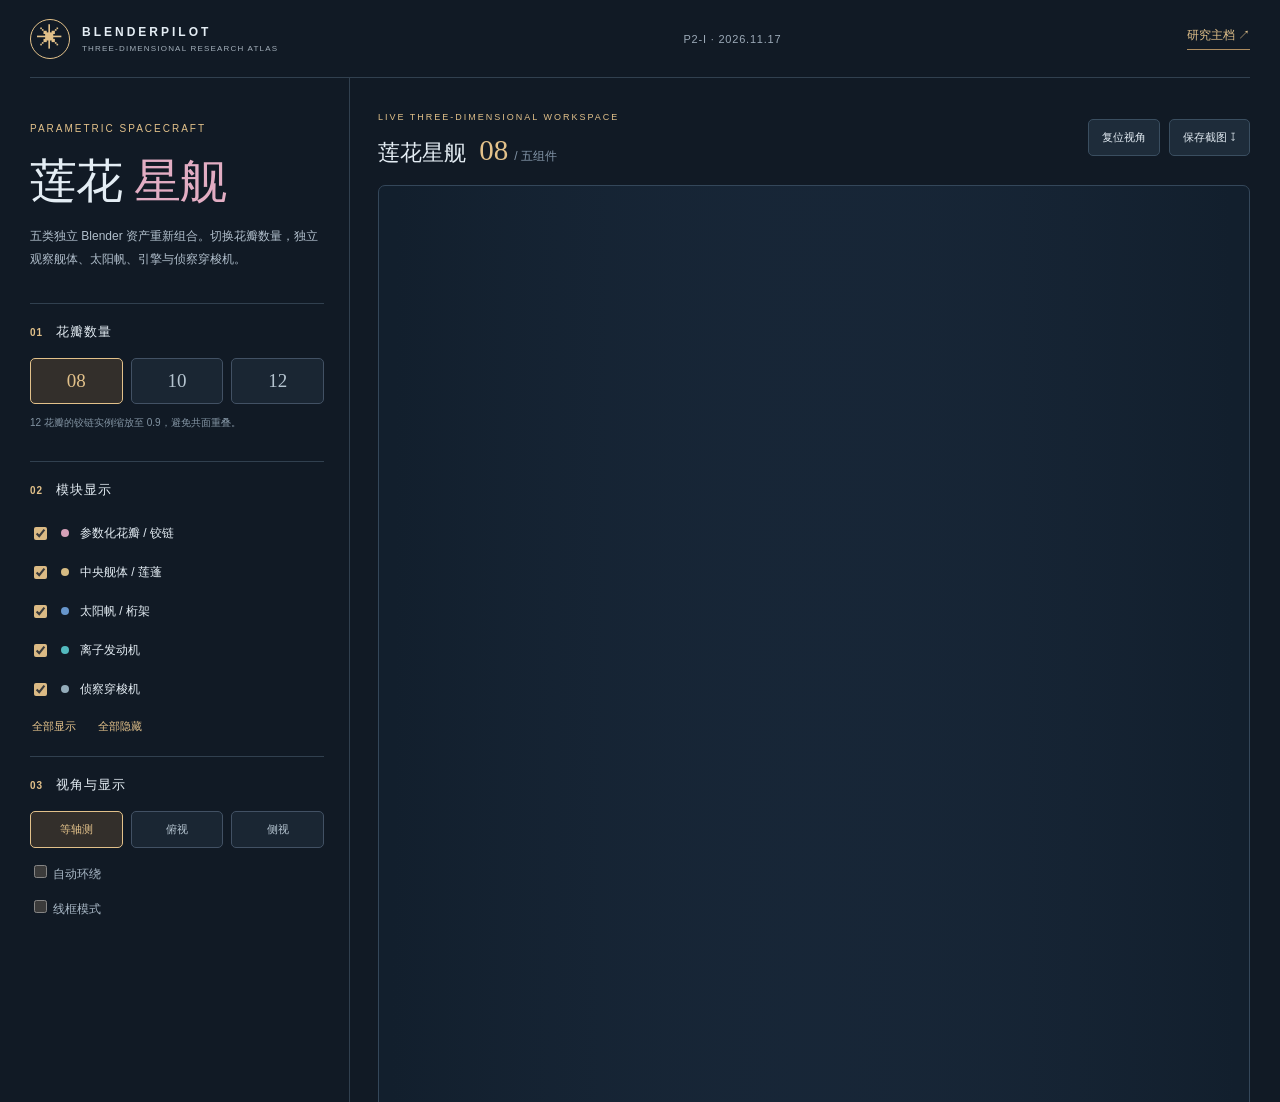
==== index.html @ 103d2f9d "feat: publish BlenderPilot modular lotus starship WebGL viewer" ====
<!DOCTYPE html><html lang="zh-CN"><head><meta charset="utf-8"/><meta name="viewport" content="width=device-width,initial-scale=1"/><meta name="theme-color" content="#111923"/><title>莲花星舰 · BlenderPilot 3D Atlas</title><link rel="stylesheet" href="./styles.css"/><script type="importmap">{"imports":{"three":"./vendor/three.module.js"}}</script><script type="module" src="./main.js"></script></head>
<body><div class="app">
<header><div class="brand"><span class="logo">✳</span><div><b>BLENDERPILOT</b><small>THREE-DIMENSIONAL RESEARCH ATLAS</small></div></div><span class="edition">P2-I · 2026.11.17</span><a href="https://app.notion.com/p/41b34a28189a81a082bcf59a9b051cc3" target="_blank" rel="noreferrer">研究主档 ↗</a></header>
<main><aside><section class="intro"><p class="eyebrow">PARAMETRIC SPACECRAFT</p><h1>莲花 <em>星舰</em></h1><p>五类独立 Blender 资产重新组合。切换花瓣数量，独立观察舰体、太阳帆、引擎与侦察穿梭机。</p></section>
<section><h2><span>01</span> 花瓣数量</h2><div class="variants"><label><input type="radio" name="petals" value="8" checked><span>08</span></label><label><input type="radio" name="petals" value="10"><span>10</span></label><label><input type="radio" name="petals" value="12"><span>12</span></label></div><p class="muted">12 花瓣的铰链实例缩放至 0.9，避免共面重叠。</p></section>
<section><h2><span>02</span> 模块显示</h2><div class="modules">
<label><input type="checkbox" data-module="petals" checked><i style="background:#d6a1b8"></i>参数化花瓣 / 铰链</label>
<label><input type="checkbox" data-module="hull" checked><i style="background:#d6bb83"></i>中央舰体 / 莲蓬</label>
<label><input type="checkbox" data-module="sails" checked><i style="background:#6796cc"></i>太阳帆 / 桁架</label>
<label><input type="checkbox" data-module="engines" checked><i style="background:#53babf"></i>离子发动机</label>
<label><input type="checkbox" data-module="shuttle" checked><i style="background:#94acba"></i>侦察穿梭机</label>
</div><div class="inline"><button id="all-on">全部显示</button><button id="all-off">全部隐藏</button></div></section>
<section><h2><span>03</span> 视角与显示</h2><div class="views"><button data-view="iso" class="selected">等轴测</button><button data-view="top">俯视</button><button data-view="side">侧视</button></div><label class="switch"><input type="checkbox" id="auto-rotate"> 自动环绕</label><label class="switch"><input type="checkbox" id="wireframe"> 线框模式</label></section>
<div class="aside-foot"><div><small>ORIGIN</small><span>Blender 5.3.0</span></div><div><small>ASSET INVENTORY</small><span>42 native meshes</span></div><div><small>MODE</small><span>Local research prototype</span></div></div></aside>
<article><div class="topline"><div><small>LIVE THREE-DIMENSIONAL WORKSPACE</small><h3>莲花星舰 <strong id="stage-count">08</strong> <span>/ 五组件</span></h3></div><div class="actions"><button id="reset-camera">复位视角</button><button id="capture">保存截图 ↧</button></div></div>
<div id="viewport"><div id="loader"><span class="spinner"></span><span id="load-text">正在加载三维资产 …</span></div><p class="hint">拖动旋转 · 滚轮或双指缩放 · 右键平移</p><div id="error" role="alert" hidden></div></div>
<div class="bottomline"><span id="status">正在初始化</span><div><span><small>已显示模块</small><b id="visible-count">—</b></span><span><small>导入 Mesh</small><b id="mesh-count">—</b></span><span><small>三维单位</small><b>m · Blender Z-up</b></span></div></div></article></main>
<footer><span>ⓘ</span><p>这是基于 P2-H 五组件 GLB 的静态交互查看器。8 / 10 / 12 花瓣是离散导出模型，不会在网页中重新计算 Geometry Nodes。静态几何 QA、接口对齐与离散避碰检测不构成实际机械认证。</p></footer></div></body></html>
---- styles.css ----
:root{color-scheme:dark;--bg:#111a25;--line:#31404f;--text:#e4edf4;--muted:#a3afba;--gold:#e2c18a}*{box-sizing:border-box}body{margin:0;background:var(--bg);color:var(--text);font-family:Inter,-apple-system,"Segoe UI","PingFang SC",sans-serif}button,input{font:inherit}button{cursor:pointer;color:inherit}a{color:inherit;text-decoration:none}.app{max-width:1770px;margin:auto;padding:0 30px}header{height:78px;border-bottom:1px solid var(--line);display:flex;align-items:center;gap:26px}header>a{font-size:12px;color:var(--gold);margin-left:auto;border-bottom:1px solid #ad8c60;padding-bottom:5px}.brand{display:flex;align-items:center;gap:12px}.logo{width:40px;height:40px;border:1px solid var(--gold);border-radius:50%;display:grid;place-items:center;color:var(--gold);font-size:26px}.brand b{font-size:12px;letter-spacing:3px;display:block}.brand small{font-size:8px;letter-spacing:1.2px;color:var(--muted);display:block;margin-top:5px}.edition{margin-left:auto;font-size:11px;color:#9caab8;letter-spacing:.8px}main{display:grid;grid-template-columns:320px 1fr;min-height:calc(100vh - 163px)}aside{border-right:1px solid var(--line);padding:35px 25px 22px 0;display:flex;flex-direction:column;gap:20px}.intro{border-top:0}section{border-top:1px solid var(--line);padding-top:19px}aside .intro{padding-top:0}.eyebrow{font-size:10px;color:var(--gold);letter-spacing:2px}.intro h1{font-size:47px;font-weight:450;letter-spacing:-1px;margin:16px 0 12px}.intro h1 em{color:#e2adc3;font-style:normal}.intro>p:last-child{font-size:12px;color:#b0becb;line-height:1.9}h2{font-size:13px;font-weight:550;letter-spacing:1px;margin:0 0 17px}h2 span{font-size:10px;color:var(--gold);padding-right:8px}.variants,.views{display:grid;grid-template-columns:repeat(3,1fr);gap:8px}.variants input{position:absolute;opacity:0}.variants span,.views button{display:block;text-align:center;border:1px solid #425164;padding:11px 3px;background:#1a2633;border-radius:5px;color:#b5c4d0}.variants span{font-family:Georgia,serif;font-size:19px}.variants label:has(input:checked) span,.views .selected{color:var(--gold);border-color:var(--gold);background:#332f2b}.views button{font-size:11px;padding:10px 3px}.muted{color:#8394a3;font-size:10px;line-height:1.7}.modules{display:grid;gap:4px}.modules label{display:flex;align-items:center;gap:11px;cursor:pointer;padding:8px 0;font-size:12px}.modules label:has(input:not(:checked)){opacity:.4}.modules input,.switch input{accent-color:#dbba84}.modules i{display:inline-block;width:8px;height:8px;border-radius:50%}.inline{display:flex;gap:18px;margin-top:10px}.inline button{border:0;background:none;padding:2px;color:var(--gold);font-size:11px}.switch{display:block;margin-top:14px;color:#a9b8c6;font-size:12px}.aside-foot{margin-top:auto;border-top:1px solid var(--line);padding-top:15px}.aside-foot>div{display:flex;justify-content:space-between;padding:5px 0}.aside-foot small{color:#8496a6;letter-spacing:1px;font-size:9px}.aside-foot span{font-size:10px;color:#b4c4d1}article{min-width:0;padding:28px 0 0 28px;display:flex;flex-direction:column}.topline{display:flex;justify-content:space-between;align-items:center;margin-bottom:17px}.topline small{color:var(--gold);letter-spacing:2px;font-size:9px}.topline h3{font-weight:450;font-size:22px;margin:10px 0 0}.topline h3 strong{color:var(--gold);font:29px Georgia,serif;margin-left:7px}.topline h3 span{font-size:12px;color:#8395a8}.actions{display:flex;gap:9px}.actions button{background:#1e2c3a;border:1px solid #3a4e60;border-radius:5px;font-size:11px;padding:10px 13px}#viewport{flex:1;position:relative;min-height:510px;background:radial-gradient(ellipse at center,#304057 0,#1b2b3e 50%,#121f2d 98%);border:1px solid #34475a;border-radius:7px;overflow:hidden}#viewport canvas{display:block;width:100%;height:100%}#loader{position:absolute;inset:0;z-index:3;display:flex;justify-content:center;align-items:center;flex-direction:column;gap:15px;font-size:12px;color:#c6d2dd;background:#1b2934ce}#loader[hidden]{display:none}.spinner{height:26px;width:26px;border:2px solid #647786;border-top-color:var(--gold);border-radius:50%;animation:rotate 1s linear infinite}@keyframes rotate{to{transform:rotate(360deg)}}.hint{position:absolute;bottom:8px;left:15px;font-size:10px;color:#acc0cf;background:#101e2aa9;padding:7px 10px;border-radius:5px;pointer-events:none}#error{position:absolute;top:15px;left:15px;right:15px;z-index:5;padding:15px;background:#4e3134;border:1px solid #c27878;color:#ffe4e4}.bottomline{display:flex;justify-content:space-between;align-items:center;padding:17px 3px;color:#b9c7d1;font-size:11px}.bottomline>div{display:flex;gap:27px}.bottomline>div span{display:grid;gap:5px;text-align:right}.bottomline small{color:#7e90a1;font-size:9px}.bottomline b{font-size:11px;font-weight:500}footer{display:flex;gap:12px;border-top:1px solid var(--line);color:#8194a3;font-size:10px;line-height:1.7;padding:17px 0 28px}footer p{margin:0}footer span{flex-shrink:0}@media(max-width:980px){.app{padding:0 15px}main{grid-template-columns:275px 1fr}article{padding-left:15px}#viewport{min-height:470px}}@media(max-width:700px){header{height:65px}.edition{display:none}.brand small{font-size:7px}.brand b{font-size:11px}.logo{height:33px;width:33px}main{display:flex;flex-direction:column}aside{border:0;padding:22px 0;gap:17px}.intro h1{font-size:34px;margin:8px 0}.intro>p:last-child{margin-bottom:0}.aside-foot{display:none}section{padding-top:14px}.modules{grid-template-columns:1fr 1fr;gap:0 15px}.modules label{font-size:10px}.switch{display:inline-block;margin-right:22px}.views{max-width:400px}article{padding:10px 0}.topline h3{font-size:18px}.actions button{font-size:10px;padding:9px 7px}#viewport{min-height:380px;max-height:66vh}.bottomline{gap:15px;flex-wrap:wrap}.bottomline>div{width:100%;justify-content:space-between;gap:10px}.bottomline>div span{text-align:left}}
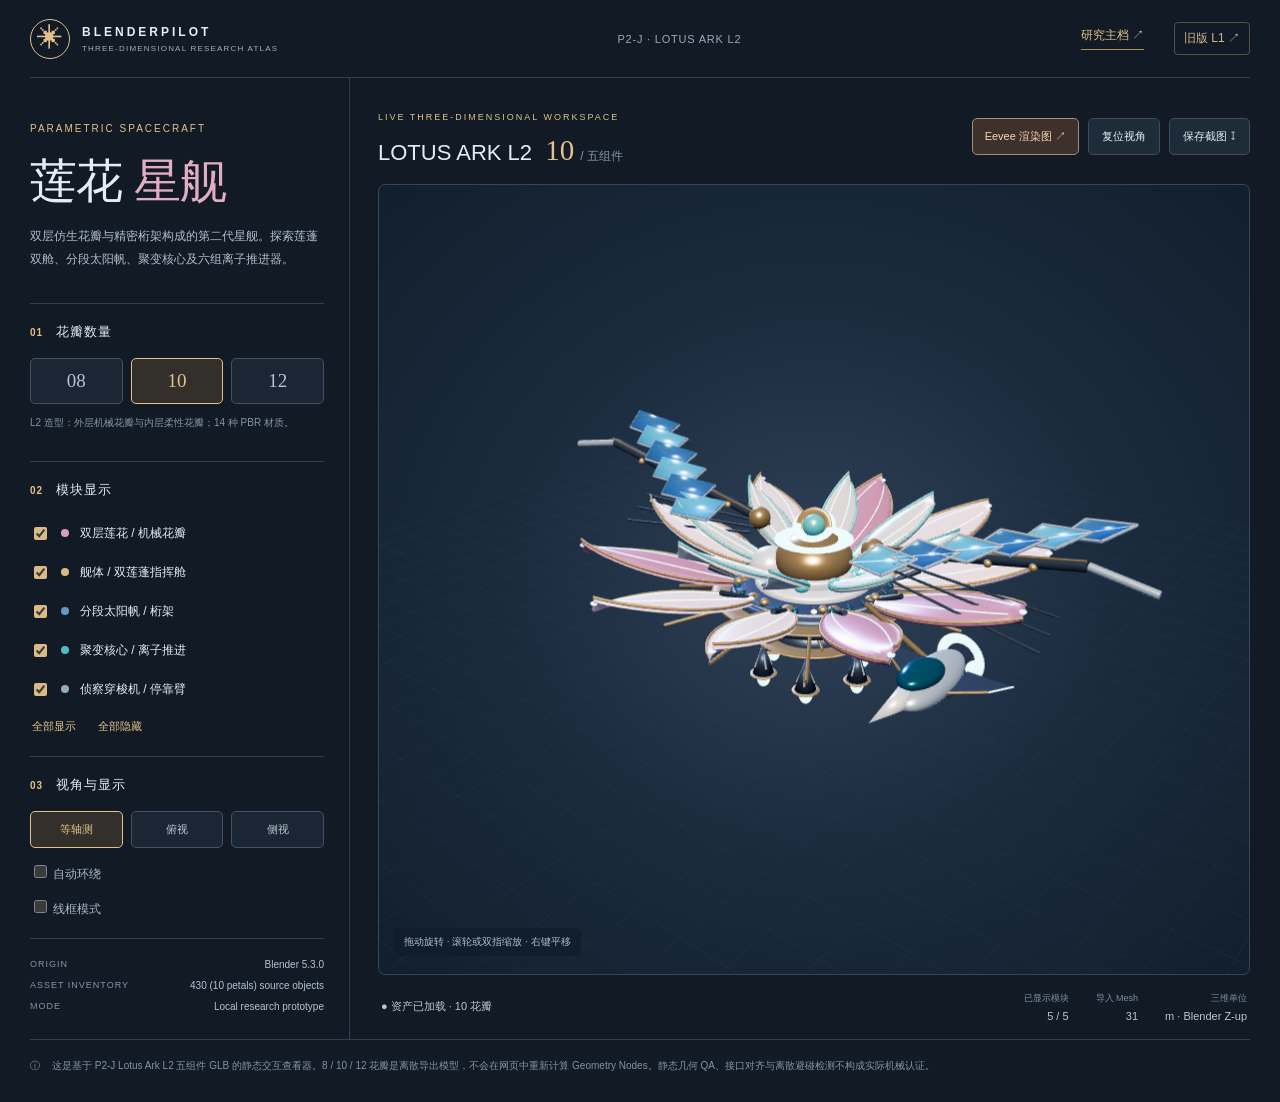
==== commit 6363d737: "feat: upgrade Lotus Ark L2 design and optimize five-part GLBs" ====
--- a/index.html
+++ b/index.html
@@ -1,18 +1,18 @@
-<!DOCTYPE html><html lang="zh-CN"><head><meta charset="utf-8"/><meta name="viewport" content="width=device-width,initial-scale=1"/><meta name="theme-color" content="#111923"/><title>莲花星舰 · BlenderPilot 3D Atlas</title><link rel="stylesheet" href="./styles.css"/><script type="importmap">{"imports":{"three":"./vendor/three.module.js"}}</script><script type="module" src="./main.js"></script></head>
+<!DOCTYPE html><html lang="zh-CN"><head><meta charset="utf-8"/><meta name="viewport" content="width=device-width,initial-scale=1"/><meta name="theme-color" content="#111923"/><title>Lotus Ark L2 · BlenderPilot 3D Atlas</title><link rel="stylesheet" href="./styles.css"/><script type="importmap">{"imports":{"three":"./vendor/three.module.js"}}</script><script type="module" src="./main.js"></script></head>
 <body><div class="app">
-<header><div class="brand"><span class="logo">✳</span><div><b>BLENDERPILOT</b><small>THREE-DIMENSIONAL RESEARCH ATLAS</small></div></div><span class="edition">P2-I · 2026.11.17</span><a href="https://app.notion.com/p/41b34a28189a81a082bcf59a9b051cc3" target="_blank" rel="noreferrer">研究主档 ↗</a></header>
-<main><aside><section class="intro"><p class="eyebrow">PARAMETRIC SPACECRAFT</p><h1>莲花 <em>星舰</em></h1><p>五类独立 Blender 资产重新组合。切换花瓣数量，独立观察舰体、太阳帆、引擎与侦察穿梭机。</p></section>
-<section><h2><span>01</span> 花瓣数量</h2><div class="variants"><label><input type="radio" name="petals" value="8" checked><span>08</span></label><label><input type="radio" name="petals" value="10"><span>10</span></label><label><input type="radio" name="petals" value="12"><span>12</span></label></div><p class="muted">12 花瓣的铰链实例缩放至 0.9，避免共面重叠。</p></section>
+<header><div class="brand"><span class="logo">✳</span><div><b>BLENDERPILOT</b><small>THREE-DIMENSIONAL RESEARCH ATLAS</small></div></div><span class="edition">P2-J · LOTUS ARK L2</span><a href="https://app.notion.com/p/41b34a28189a81a082bcf59a9b051cc3" target="_blank" rel="noreferrer">研究主档 ↗</a><a class="legacy-link" href="./l1/" title="对比旧版星舰 L1">旧版 L1 ↗</a></header>
+<main><aside><section class="intro"><p class="eyebrow">PARAMETRIC SPACECRAFT</p><h1>莲花 <em>星舰</em></h1><p>双层仿生花瓣与精密桁架构成的第二代星舰。探索莲蓬双舱、分段太阳帆、聚变核心及六组离子推进器。</p></section>
+<section><h2><span>01</span> 花瓣数量</h2><div class="variants"><label><input type="radio" name="petals" value="8"><span>08</span></label><label><input type="radio" name="petals" value="10" checked><span>10</span></label><label><input type="radio" name="petals" value="12"><span>12</span></label></div><p class="muted">L2 造型：外层机械花瓣与内层柔性花瓣；14 种 PBR 材质。</p></section>
 <section><h2><span>02</span> 模块显示</h2><div class="modules">
-<label><input type="checkbox" data-module="petals" checked><i style="background:#d6a1b8"></i>参数化花瓣 / 铰链</label>
-<label><input type="checkbox" data-module="hull" checked><i style="background:#d6bb83"></i>中央舰体 / 莲蓬</label>
-<label><input type="checkbox" data-module="sails" checked><i style="background:#6796cc"></i>太阳帆 / 桁架</label>
-<label><input type="checkbox" data-module="engines" checked><i style="background:#53babf"></i>离子发动机</label>
-<label><input type="checkbox" data-module="shuttle" checked><i style="background:#94acba"></i>侦察穿梭机</label>
+<label><input type="checkbox" data-module="petals" checked><i style="background:#d6a1b8"></i>双层莲花 / 机械花瓣</label>
+<label><input type="checkbox" data-module="hull" checked><i style="background:#d6bb83"></i>舰体 / 双莲蓬指挥舱</label>
+<label><input type="checkbox" data-module="sails" checked><i style="background:#6796cc"></i>分段太阳帆 / 桁架</label>
+<label><input type="checkbox" data-module="engines" checked><i style="background:#53babf"></i>聚变核心 / 离子推进</label>
+<label><input type="checkbox" data-module="shuttle" checked><i style="background:#94acba"></i>侦察穿梭机 / 停靠臂</label>
 </div><div class="inline"><button id="all-on">全部显示</button><button id="all-off">全部隐藏</button></div></section>
 <section><h2><span>03</span> 视角与显示</h2><div class="views"><button data-view="iso" class="selected">等轴测</button><button data-view="top">俯视</button><button data-view="side">侧视</button></div><label class="switch"><input type="checkbox" id="auto-rotate"> 自动环绕</label><label class="switch"><input type="checkbox" id="wireframe"> 线框模式</label></section>
-<div class="aside-foot"><div><small>ORIGIN</small><span>Blender 5.3.0</span></div><div><small>ASSET INVENTORY</small><span>42 native meshes</span></div><div><small>MODE</small><span>Local research prototype</span></div></div></aside>
-<article><div class="topline"><div><small>LIVE THREE-DIMENSIONAL WORKSPACE</small><h3>莲花星舰 <strong id="stage-count">08</strong> <span>/ 五组件</span></h3></div><div class="actions"><button id="reset-camera">复位视角</button><button id="capture">保存截图 ↧</button></div></div>
+<div class="aside-foot"><div><small>ORIGIN</small><span>Blender 5.3.0</span></div><div><small>ASSET INVENTORY</small><span>430 (10 petals) source objects</span></div><div><small>MODE</small><span>Local research prototype</span></div></div></aside>
+<article><div class="topline"><div><small>LIVE THREE-DIMENSIONAL WORKSPACE</small><h3>LOTUS ARK L2 <strong id="stage-count">10</strong> <span>/ 五组件</span></h3></div><div class="actions"><a class="render-link" href="./assets/lotus_ark_l2_hero.jpg" target="_blank" rel="noreferrer">Eevee 渲染图 ↗</a><button id="reset-camera">复位视角</button><button id="capture">保存截图 ↧</button></div></div>
 <div id="viewport"><div id="loader"><span class="spinner"></span><span id="load-text">正在加载三维资产 …</span></div><p class="hint">拖动旋转 · 滚轮或双指缩放 · 右键平移</p><div id="error" role="alert" hidden></div></div>
 <div class="bottomline"><span id="status">正在初始化</span><div><span><small>已显示模块</small><b id="visible-count">—</b></span><span><small>导入 Mesh</small><b id="mesh-count">—</b></span><span><small>三维单位</small><b>m · Blender Z-up</b></span></div></div></article></main>
-<footer><span>ⓘ</span><p>这是基于 P2-H 五组件 GLB 的静态交互查看器。8 / 10 / 12 花瓣是离散导出模型，不会在网页中重新计算 Geometry Nodes。静态几何 QA、接口对齐与离散避碰检测不构成实际机械认证。</p></footer></div></body></html>+<footer><span>ⓘ</span><p>这是基于 P2-J Lotus Ark L2 五组件 GLB 的静态交互查看器。8 / 10 / 12 花瓣是离散导出模型，不会在网页中重新计算 Geometry Nodes。静态几何 QA、接口对齐与离散避碰检测不构成实际机械认证。</p></footer></div></body></html>
--- a/styles.css
+++ b/styles.css
@@ -1 +1,4 @@
-:root{color-scheme:dark;--bg:#111a25;--line:#31404f;--text:#e4edf4;--muted:#a3afba;--gold:#e2c18a}*{box-sizing:border-box}body{margin:0;background:var(--bg);color:var(--text);font-family:Inter,-apple-system,"Segoe UI","PingFang SC",sans-serif}button,input{font:inherit}button{cursor:pointer;color:inherit}a{color:inherit;text-decoration:none}.app{max-width:1770px;margin:auto;padding:0 30px}header{height:78px;border-bottom:1px solid var(--line);display:flex;align-items:center;gap:26px}header>a{font-size:12px;color:var(--gold);margin-left:auto;border-bottom:1px solid #ad8c60;padding-bottom:5px}.brand{display:flex;align-items:center;gap:12px}.logo{width:40px;height:40px;border:1px solid var(--gold);border-radius:50%;display:grid;place-items:center;color:var(--gold);font-size:26px}.brand b{font-size:12px;letter-spacing:3px;display:block}.brand small{font-size:8px;letter-spacing:1.2px;color:var(--muted);display:block;margin-top:5px}.edition{margin-left:auto;font-size:11px;color:#9caab8;letter-spacing:.8px}main{display:grid;grid-template-columns:320px 1fr;min-height:calc(100vh - 163px)}aside{border-right:1px solid var(--line);padding:35px 25px 22px 0;display:flex;flex-direction:column;gap:20px}.intro{border-top:0}section{border-top:1px solid var(--line);padding-top:19px}aside .intro{padding-top:0}.eyebrow{font-size:10px;color:var(--gold);letter-spacing:2px}.intro h1{font-size:47px;font-weight:450;letter-spacing:-1px;margin:16px 0 12px}.intro h1 em{color:#e2adc3;font-style:normal}.intro>p:last-child{font-size:12px;color:#b0becb;line-height:1.9}h2{font-size:13px;font-weight:550;letter-spacing:1px;margin:0 0 17px}h2 span{font-size:10px;color:var(--gold);padding-right:8px}.variants,.views{display:grid;grid-template-columns:repeat(3,1fr);gap:8px}.variants input{position:absolute;opacity:0}.variants span,.views button{display:block;text-align:center;border:1px solid #425164;padding:11px 3px;background:#1a2633;border-radius:5px;color:#b5c4d0}.variants span{font-family:Georgia,serif;font-size:19px}.variants label:has(input:checked) span,.views .selected{color:var(--gold);border-color:var(--gold);background:#332f2b}.views button{font-size:11px;padding:10px 3px}.muted{color:#8394a3;font-size:10px;line-height:1.7}.modules{display:grid;gap:4px}.modules label{display:flex;align-items:center;gap:11px;cursor:pointer;padding:8px 0;font-size:12px}.modules label:has(input:not(:checked)){opacity:.4}.modules input,.switch input{accent-color:#dbba84}.modules i{display:inline-block;width:8px;height:8px;border-radius:50%}.inline{display:flex;gap:18px;margin-top:10px}.inline button{border:0;background:none;padding:2px;color:var(--gold);font-size:11px}.switch{display:block;margin-top:14px;color:#a9b8c6;font-size:12px}.aside-foot{margin-top:auto;border-top:1px solid var(--line);padding-top:15px}.aside-foot>div{display:flex;justify-content:space-between;padding:5px 0}.aside-foot small{color:#8496a6;letter-spacing:1px;font-size:9px}.aside-foot span{font-size:10px;color:#b4c4d1}article{min-width:0;padding:28px 0 0 28px;display:flex;flex-direction:column}.topline{display:flex;justify-content:space-between;align-items:center;margin-bottom:17px}.topline small{color:var(--gold);letter-spacing:2px;font-size:9px}.topline h3{font-weight:450;font-size:22px;margin:10px 0 0}.topline h3 strong{color:var(--gold);font:29px Georgia,serif;margin-left:7px}.topline h3 span{font-size:12px;color:#8395a8}.actions{display:flex;gap:9px}.actions button{background:#1e2c3a;border:1px solid #3a4e60;border-radius:5px;font-size:11px;padding:10px 13px}#viewport{flex:1;position:relative;min-height:510px;background:radial-gradient(ellipse at center,#304057 0,#1b2b3e 50%,#121f2d 98%);border:1px solid #34475a;border-radius:7px;overflow:hidden}#viewport canvas{display:block;width:100%;height:100%}#loader{position:absolute;inset:0;z-index:3;display:flex;justify-content:center;align-items:center;flex-direction:column;gap:15px;font-size:12px;color:#c6d2dd;background:#1b2934ce}#loader[hidden]{display:none}.spinner{height:26px;width:26px;border:2px solid #647786;border-top-color:var(--gold);border-radius:50%;animation:rotate 1s linear infinite}@keyframes rotate{to{transform:rotate(360deg)}}.hint{position:absolute;bottom:8px;left:15px;font-size:10px;color:#acc0cf;background:#101e2aa9;padding:7px 10px;border-radius:5px;pointer-events:none}#error{position:absolute;top:15px;left:15px;right:15px;z-index:5;padding:15px;background:#4e3134;border:1px solid #c27878;color:#ffe4e4}.bottomline{display:flex;justify-content:space-between;align-items:center;padding:17px 3px;color:#b9c7d1;font-size:11px}.bottomline>div{display:flex;gap:27px}.bottomline>div span{display:grid;gap:5px;text-align:right}.bottomline small{color:#7e90a1;font-size:9px}.bottomline b{font-size:11px;font-weight:500}footer{display:flex;gap:12px;border-top:1px solid var(--line);color:#8194a3;font-size:10px;line-height:1.7;padding:17px 0 28px}footer p{margin:0}footer span{flex-shrink:0}@media(max-width:980px){.app{padding:0 15px}main{grid-template-columns:275px 1fr}article{padding-left:15px}#viewport{min-height:470px}}@media(max-width:700px){header{height:65px}.edition{display:none}.brand small{font-size:7px}.brand b{font-size:11px}.logo{height:33px;width:33px}main{display:flex;flex-direction:column}aside{border:0;padding:22px 0;gap:17px}.intro h1{font-size:34px;margin:8px 0}.intro>p:last-child{margin-bottom:0}.aside-foot{display:none}section{padding-top:14px}.modules{grid-template-columns:1fr 1fr;gap:0 15px}.modules label{font-size:10px}.switch{display:inline-block;margin-right:22px}.views{max-width:400px}article{padding:10px 0}.topline h3{font-size:18px}.actions button{font-size:10px;padding:9px 7px}#viewport{min-height:380px;max-height:66vh}.bottomline{gap:15px;flex-wrap:wrap}.bottomline>div{width:100%;justify-content:space-between;gap:10px}.bottomline>div span{text-align:left}}+:root{color-scheme:dark;--bg:#111a25;--line:#31404f;--text:#e4edf4;--muted:#a3afba;--gold:#e2c18a}*{box-sizing:border-box}body{margin:0;background:var(--bg);color:var(--text);font-family:Inter,-apple-system,"Segoe UI","PingFang SC",sans-serif}button,input{font:inherit}button{cursor:pointer;color:inherit}a{color:inherit;text-decoration:none}.app{max-width:1770px;margin:auto;padding:0 30px}header{height:78px;border-bottom:1px solid var(--line);display:flex;align-items:center;gap:26px}header>a{font-size:12px;color:var(--gold);margin-left:auto;border-bottom:1px solid #ad8c60;padding-bottom:5px}.brand{display:flex;align-items:center;gap:12px}.logo{width:40px;height:40px;border:1px solid var(--gold);border-radius:50%;display:grid;place-items:center;color:var(--gold);font-size:26px}.brand b{font-size:12px;letter-spacing:3px;display:block}.brand small{font-size:8px;letter-spacing:1.2px;color:var(--muted);display:block;margin-top:5px}.edition{margin-left:auto;font-size:11px;color:#9caab8;letter-spacing:.8px}main{display:grid;grid-template-columns:320px 1fr;min-height:calc(100vh - 163px)}aside{border-right:1px solid var(--line);padding:35px 25px 22px 0;display:flex;flex-direction:column;gap:20px}.intro{border-top:0}section{border-top:1px solid var(--line);padding-top:19px}aside .intro{padding-top:0}.eyebrow{font-size:10px;color:var(--gold);letter-spacing:2px}.intro h1{font-size:47px;font-weight:450;letter-spacing:-1px;margin:16px 0 12px}.intro h1 em{color:#e2adc3;font-style:normal}.intro>p:last-child{font-size:12px;color:#b0becb;line-height:1.9}h2{font-size:13px;font-weight:550;letter-spacing:1px;margin:0 0 17px}h2 span{font-size:10px;color:var(--gold);padding-right:8px}.variants,.views{display:grid;grid-template-columns:repeat(3,1fr);gap:8px}.variants input{position:absolute;opacity:0}.variants span,.views button{display:block;text-align:center;border:1px solid #425164;padding:11px 3px;background:#1a2633;border-radius:5px;color:#b5c4d0}.variants span{font-family:Georgia,serif;font-size:19px}.variants label:has(input:checked) span,.views .selected{color:var(--gold);border-color:var(--gold);background:#332f2b}.views button{font-size:11px;padding:10px 3px}.muted{color:#8394a3;font-size:10px;line-height:1.7}.modules{display:grid;gap:4px}.modules label{display:flex;align-items:center;gap:11px;cursor:pointer;padding:8px 0;font-size:12px}.modules label:has(input:not(:checked)){opacity:.4}.modules input,.switch input{accent-color:#dbba84}.modules i{display:inline-block;width:8px;height:8px;border-radius:50%}.inline{display:flex;gap:18px;margin-top:10px}.inline button{border:0;background:none;padding:2px;color:var(--gold);font-size:11px}.switch{display:block;margin-top:14px;color:#a9b8c6;font-size:12px}.aside-foot{margin-top:auto;border-top:1px solid var(--line);padding-top:15px}.aside-foot>div{display:flex;justify-content:space-between;padding:5px 0}.aside-foot small{color:#8496a6;letter-spacing:1px;font-size:9px}.aside-foot span{font-size:10px;color:#b4c4d1}article{min-width:0;padding:28px 0 0 28px;display:flex;flex-direction:column}.topline{display:flex;justify-content:space-between;align-items:center;margin-bottom:17px}.topline small{color:var(--gold);letter-spacing:2px;font-size:9px}.topline h3{font-weight:450;font-size:22px;margin:10px 0 0}.topline h3 strong{color:var(--gold);font:29px Georgia,serif;margin-left:7px}.topline h3 span{font-size:12px;color:#8395a8}.actions{display:flex;gap:9px}.actions button{background:#1e2c3a;border:1px solid #3a4e60;border-radius:5px;font-size:11px;padding:10px 13px}#viewport{flex:1;position:relative;min-height:510px;background:radial-gradient(ellipse at center,#304057 0,#1b2b3e 50%,#121f2d 98%);border:1px solid #34475a;border-radius:7px;overflow:hidden}#viewport canvas{display:block;width:100%;height:100%}#loader{position:absolute;inset:0;z-index:3;display:flex;justify-content:center;align-items:center;flex-direction:column;gap:15px;font-size:12px;color:#c6d2dd;background:#1b2934ce}#loader[hidden]{display:none}.spinner{height:26px;width:26px;border:2px solid #647786;border-top-color:var(--gold);border-radius:50%;animation:rotate 1s linear infinite}@keyframes rotate{to{transform:rotate(360deg)}}.hint{position:absolute;bottom:8px;left:15px;font-size:10px;color:#acc0cf;background:#101e2aa9;padding:7px 10px;border-radius:5px;pointer-events:none}#error{position:absolute;top:15px;left:15px;right:15px;z-index:5;padding:15px;background:#4e3134;border:1px solid #c27878;color:#ffe4e4}.bottomline{display:flex;justify-content:space-between;align-items:center;padding:17px 3px;color:#b9c7d1;font-size:11px}.bottomline>div{display:flex;gap:27px}.bottomline>div span{display:grid;gap:5px;text-align:right}.bottomline small{color:#7e90a1;font-size:9px}.bottomline b{font-size:11px;font-weight:500}footer{display:flex;gap:12px;border-top:1px solid var(--line);color:#8194a3;font-size:10px;line-height:1.7;padding:17px 0 28px}footer p{margin:0}footer span{flex-shrink:0}@media(max-width:980px){.app{padding:0 15px}main{grid-template-columns:275px 1fr}article{padding-left:15px}#viewport{min-height:470px}}@media(max-width:700px){header{height:65px}.edition{display:none}.brand small{font-size:7px}.brand b{font-size:11px}.logo{height:33px;width:33px}main{display:flex;flex-direction:column}aside{border:0;padding:22px 0;gap:17px}.intro h1{font-size:34px;margin:8px 0}.intro>p:last-child{margin-bottom:0}.aside-foot{display:none}section{padding-top:14px}.modules{grid-template-columns:1fr 1fr;gap:0 15px}.modules label{font-size:10px}.switch{display:inline-block;margin-right:22px}.views{max-width:400px}article{padding:10px 0}.topline h3{font-size:18px}.actions button{font-size:10px;padding:9px 7px}#viewport{min-height:380px;max-height:66vh}.bottomline{gap:15px;flex-wrap:wrap}.bottomline>div{width:100%;justify-content:space-between;gap:10px}.bottomline>div span{text-align:left}}
+.legacy-link{font-size:12px;color:#d2b48b;margin-left:4px;border:1px solid #595044;border-radius:4px;padding:7px 9px}
+.actions .render-link{display:inline-flex;align-items:center;justify-content:center;background:#3e302b;border:1px solid #a48d6c;border-radius:5px;font-size:11px;padding:10px 12px;color:#f6d6b1}
+@media(max-width:700px){.legacy-link{font-size:10px;padding:6px}.actions .render-link{font-size:9px;padding:6px}}
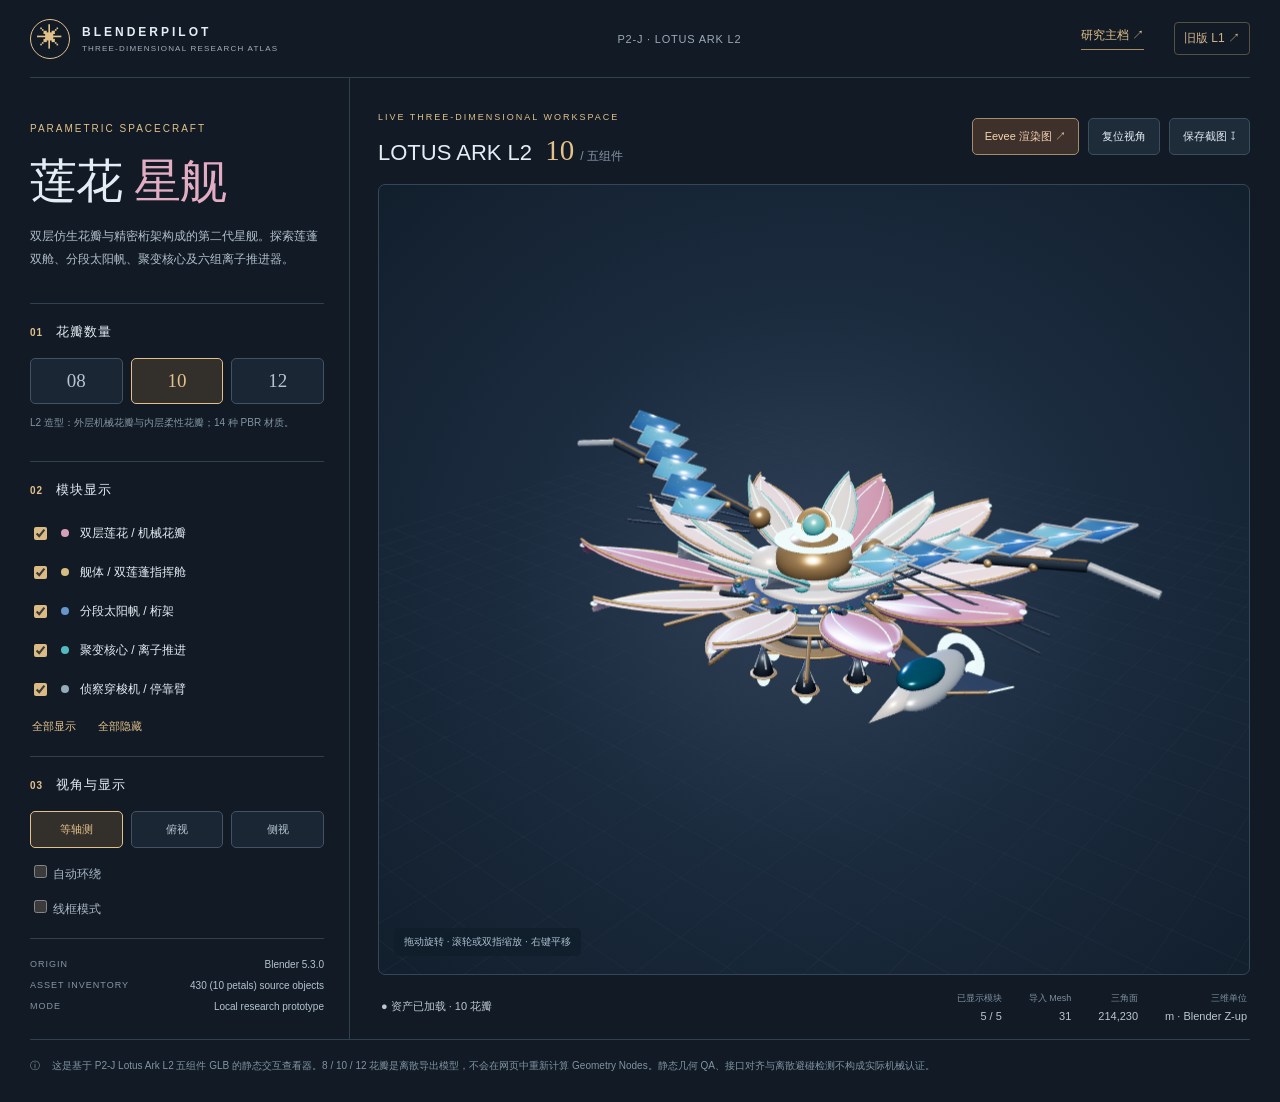
==== commit 73f51d29: "feat: report visible triangle count for complex L2 variants" ====
--- a/index.html
+++ b/index.html
@@ -2,17 +2,17 @@
 <body><div class="app">
 <header><div class="brand"><span class="logo">✳</span><div><b>BLENDERPILOT</b><small>THREE-DIMENSIONAL RESEARCH ATLAS</small></div></div><span class="edition">P2-J · LOTUS ARK L2</span><a href="https://app.notion.com/p/41b34a28189a81a082bcf59a9b051cc3" target="_blank" rel="noreferrer">研究主档 ↗</a><a class="legacy-link" href="./l1/" title="对比旧版星舰 L1">旧版 L1 ↗</a></header>
 <main><aside><section class="intro"><p class="eyebrow">PARAMETRIC SPACECRAFT</p><h1>莲花 <em>星舰</em></h1><p>双层仿生花瓣与精密桁架构成的第二代星舰。探索莲蓬双舱、分段太阳帆、聚变核心及六组离子推进器。</p></section>
-<section><h2><span>01</span> 花瓣数量</h2><div class="variants"><label><input type="radio" name="petals" value="8"><span>08</span></label><label><input type="radio" name="petals" value="10" checked><span>10</span></label><label><input type="radio" name="petals" value="12"><span>12</span></label></div><p class="muted">L2 造型：外层机械花瓣与内层柔性花瓣；14 种 PBR 材质。</p></section>
+<section><h2><span>01</span> 花瓣数量</h2><div class="variants"><label><input id="petal-8" type="radio" name="petals" value="8"><span>08</span></label><label><input id="petal-10" type="radio" name="petals" value="10" checked><span>10</span></label><label><input id="petal-12" type="radio" name="petals" value="12"><span>12</span></label></div><p class="muted">L2 造型：外层机械花瓣与内层柔性花瓣；14 种 PBR 材质。</p></section>
 <section><h2><span>02</span> 模块显示</h2><div class="modules">
-<label><input type="checkbox" data-module="petals" checked><i style="background:#d6a1b8"></i>双层莲花 / 机械花瓣</label>
-<label><input type="checkbox" data-module="hull" checked><i style="background:#d6bb83"></i>舰体 / 双莲蓬指挥舱</label>
-<label><input type="checkbox" data-module="sails" checked><i style="background:#6796cc"></i>分段太阳帆 / 桁架</label>
-<label><input type="checkbox" data-module="engines" checked><i style="background:#53babf"></i>聚变核心 / 离子推进</label>
-<label><input type="checkbox" data-module="shuttle" checked><i style="background:#94acba"></i>侦察穿梭机 / 停靠臂</label>
+<label><input id="module-petals" type="checkbox" data-module="petals" checked><i style="background:#d6a1b8"></i>双层莲花 / 机械花瓣</label>
+<label><input id="module-hull" type="checkbox" data-module="hull" checked><i style="background:#d6bb83"></i>舰体 / 双莲蓬指挥舱</label>
+<label><input id="module-sails" type="checkbox" data-module="sails" checked><i style="background:#6796cc"></i>分段太阳帆 / 桁架</label>
+<label><input id="module-engines" type="checkbox" data-module="engines" checked><i style="background:#53babf"></i>聚变核心 / 离子推进</label>
+<label><input id="module-shuttle" type="checkbox" data-module="shuttle" checked><i style="background:#94acba"></i>侦察穿梭机 / 停靠臂</label>
 </div><div class="inline"><button id="all-on">全部显示</button><button id="all-off">全部隐藏</button></div></section>
-<section><h2><span>03</span> 视角与显示</h2><div class="views"><button data-view="iso" class="selected">等轴测</button><button data-view="top">俯视</button><button data-view="side">侧视</button></div><label class="switch"><input type="checkbox" id="auto-rotate"> 自动环绕</label><label class="switch"><input type="checkbox" id="wireframe"> 线框模式</label></section>
+<section><h2><span>03</span> 视角与显示</h2><div class="views"><button id="view-iso" data-view="iso" class="selected">等轴测</button><button id="view-top" data-view="top">俯视</button><button id="view-side" data-view="side">侧视</button></div><label class="switch"><input type="checkbox" id="auto-rotate"> 自动环绕</label><label class="switch"><input type="checkbox" id="wireframe"> 线框模式</label></section>
 <div class="aside-foot"><div><small>ORIGIN</small><span>Blender 5.3.0</span></div><div><small>ASSET INVENTORY</small><span>430 (10 petals) source objects</span></div><div><small>MODE</small><span>Local research prototype</span></div></div></aside>
 <article><div class="topline"><div><small>LIVE THREE-DIMENSIONAL WORKSPACE</small><h3>LOTUS ARK L2 <strong id="stage-count">10</strong> <span>/ 五组件</span></h3></div><div class="actions"><a class="render-link" href="./assets/lotus_ark_l2_hero.jpg" target="_blank" rel="noreferrer">Eevee 渲染图 ↗</a><button id="reset-camera">复位视角</button><button id="capture">保存截图 ↧</button></div></div>
 <div id="viewport"><div id="loader"><span class="spinner"></span><span id="load-text">正在加载三维资产 …</span></div><p class="hint">拖动旋转 · 滚轮或双指缩放 · 右键平移</p><div id="error" role="alert" hidden></div></div>
-<div class="bottomline"><span id="status">正在初始化</span><div><span><small>已显示模块</small><b id="visible-count">—</b></span><span><small>导入 Mesh</small><b id="mesh-count">—</b></span><span><small>三维单位</small><b>m · Blender Z-up</b></span></div></div></article></main>
+<div class="bottomline"><span id="status">正在初始化</span><div><span><small>已显示模块</small><b id="visible-count">—</b></span><span><small>导入 Mesh</small><b id="mesh-count">—</b></span><span><small>三角面</small><b id="triangle-count">—</b></span><span><small>三维单位</small><b>m · Blender Z-up</b></span></div></div></article></main>
 <footer><span>ⓘ</span><p>这是基于 P2-J Lotus Ark L2 五组件 GLB 的静态交互查看器。8 / 10 / 12 花瓣是离散导出模型，不会在网页中重新计算 Geometry Nodes。静态几何 QA、接口对齐与离散避碰检测不构成实际机械认证。</p></footer></div></body></html>
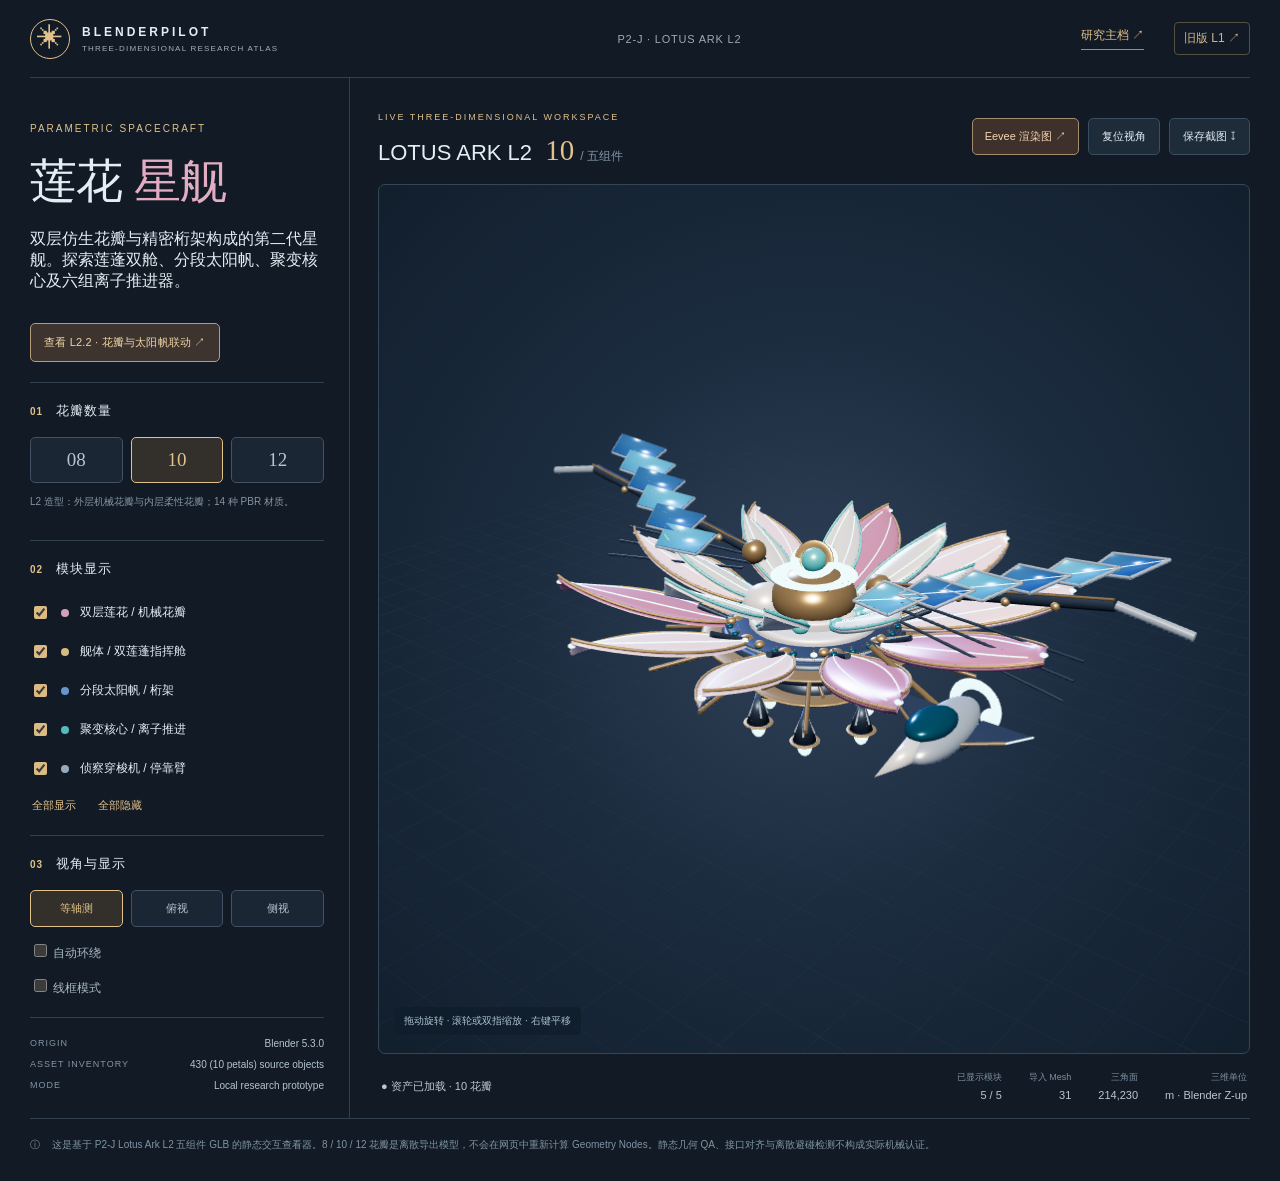
==== commit fad8b6d1: "feat: publish L2.2 petal and sail deployment mechanics viewer" ====
--- a/index.html
+++ b/index.html
@@ -1,7 +1,7 @@
 <!DOCTYPE html><html lang="zh-CN"><head><meta charset="utf-8"/><meta name="viewport" content="width=device-width,initial-scale=1"/><meta name="theme-color" content="#111923"/><title>Lotus Ark L2 · BlenderPilot 3D Atlas</title><link rel="stylesheet" href="./styles.css"/><script type="importmap">{"imports":{"three":"./vendor/three.module.js"}}</script><script type="module" src="./main.js"></script></head>
 <body><div class="app">
 <header><div class="brand"><span class="logo">✳</span><div><b>BLENDERPILOT</b><small>THREE-DIMENSIONAL RESEARCH ATLAS</small></div></div><span class="edition">P2-J · LOTUS ARK L2</span><a href="https://app.notion.com/p/41b34a28189a81a082bcf59a9b051cc3" target="_blank" rel="noreferrer">研究主档 ↗</a><a class="legacy-link" href="./l1/" title="对比旧版星舰 L1">旧版 L1 ↗</a></header>
-<main><aside><section class="intro"><p class="eyebrow">PARAMETRIC SPACECRAFT</p><h1>莲花 <em>星舰</em></h1><p>双层仿生花瓣与精密桁架构成的第二代星舰。探索莲蓬双舱、分段太阳帆、聚变核心及六组离子推进器。</p></section>
+<main><aside><section class="intro"><p class="eyebrow">PARAMETRIC SPACECRAFT</p><h1>莲花 <em>星舰</em></h1><p>双层仿生花瓣与精密桁架构成的第二代星舰。探索莲蓬双舱、分段太阳帆、聚变核心及六组离子推进器。</p><a class="mechanics-link" href="./mechanics/">查看 L2.2 · 花瓣与太阳帆联动 ↗</a></section>
 <section><h2><span>01</span> 花瓣数量</h2><div class="variants"><label><input id="petal-8" type="radio" name="petals" value="8"><span>08</span></label><label><input id="petal-10" type="radio" name="petals" value="10" checked><span>10</span></label><label><input id="petal-12" type="radio" name="petals" value="12"><span>12</span></label></div><p class="muted">L2 造型：外层机械花瓣与内层柔性花瓣；14 种 PBR 材质。</p></section>
 <section><h2><span>02</span> 模块显示</h2><div class="modules">
 <label><input id="module-petals" type="checkbox" data-module="petals" checked><i style="background:#d6a1b8"></i>双层莲花 / 机械花瓣</label>
--- a/styles.css
+++ b/styles.css
@@ -2,3 +2,5 @@
 .legacy-link{font-size:12px;color:#d2b48b;margin-left:4px;border:1px solid #595044;border-radius:4px;padding:7px 9px}
 .actions .render-link{display:inline-flex;align-items:center;justify-content:center;background:#3e302b;border:1px solid #a48d6c;border-radius:5px;font-size:11px;padding:10px 12px;color:#f6d6b1}
 @media(max-width:700px){.legacy-link{font-size:10px;padding:6px}.actions .render-link{font-size:9px;padding:6px}}
+
+.mechanics-link{display:inline-block;margin-top:15px;border:1px solid #b69b79;border-radius:5px;background:#3d342f;color:#f0d5a5;padding:11px 13px;font-size:11px;letter-spacing:.2px}.mechanics-link:hover{background:#514237}
